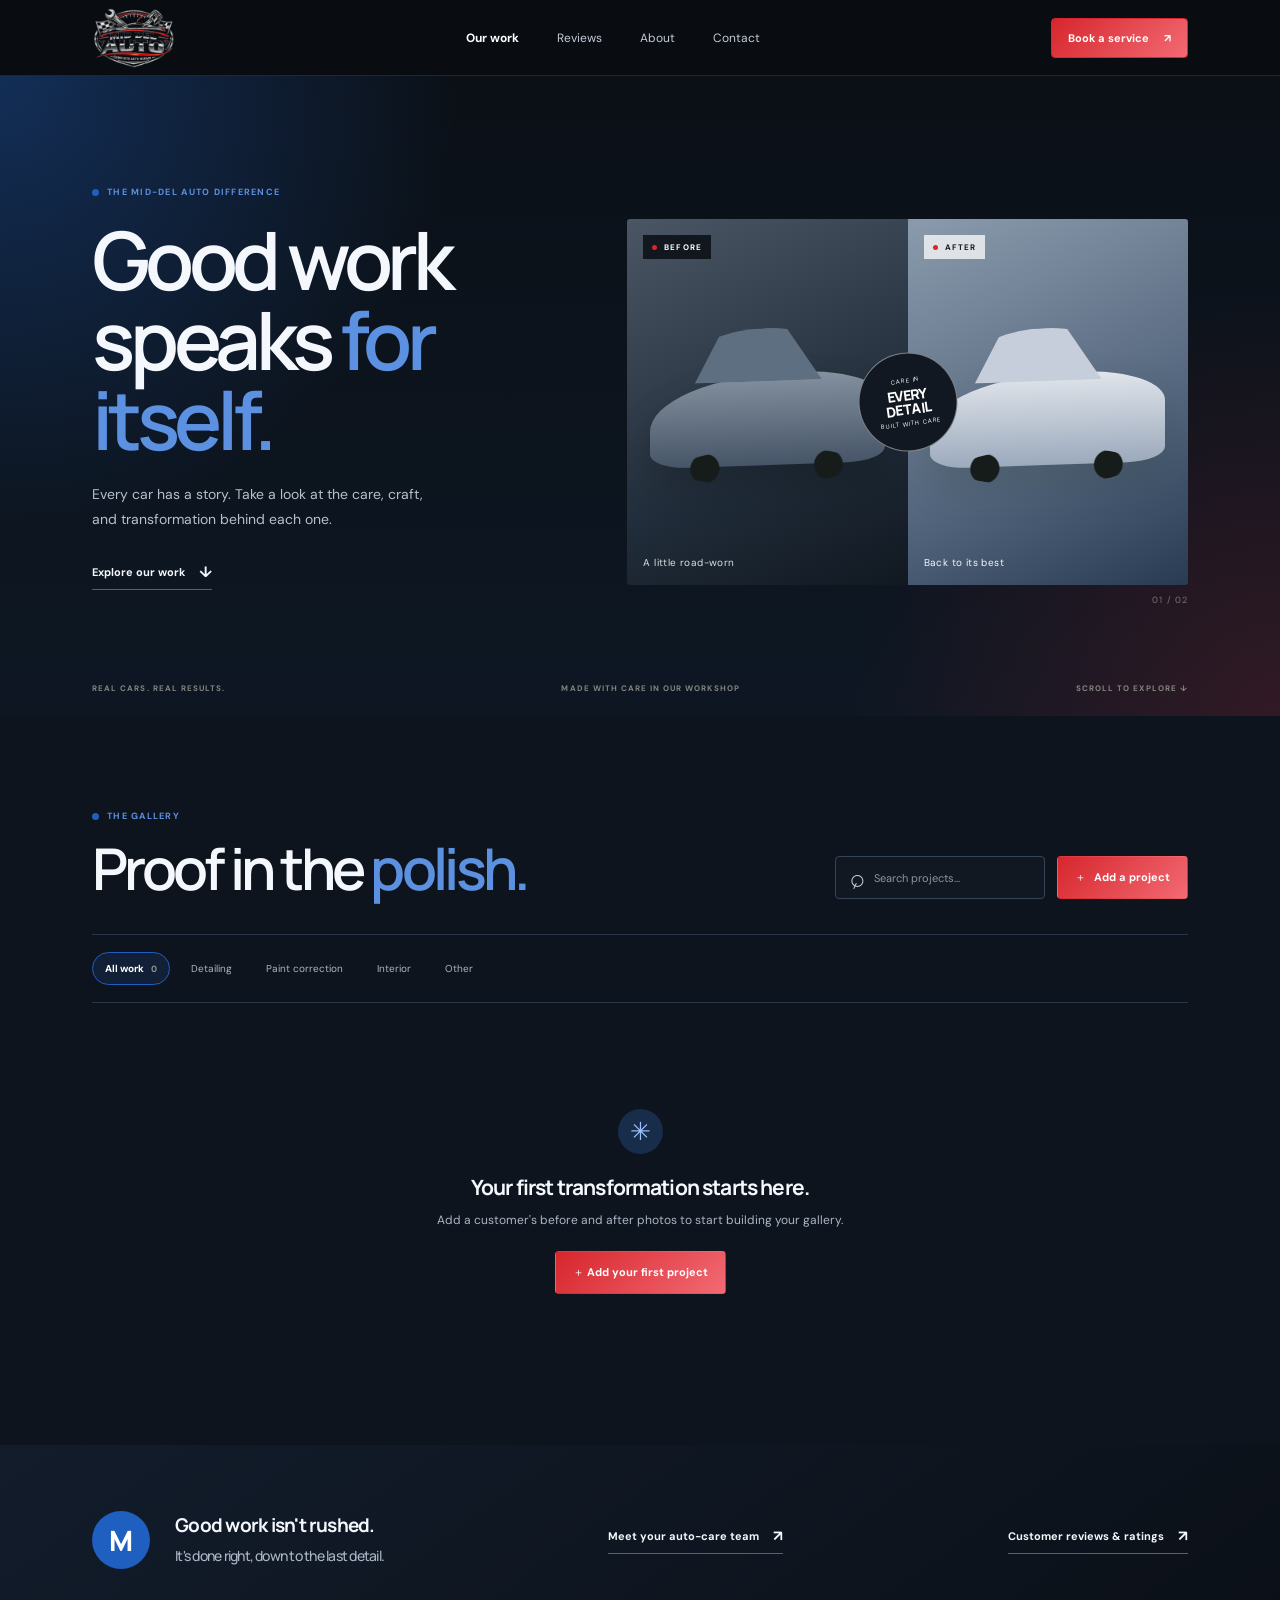
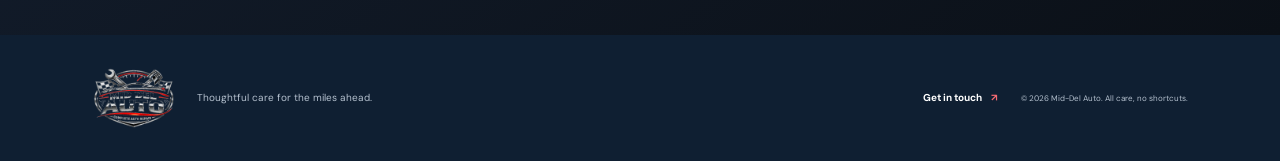
==== index.html @ e0d3e9fa "Add Mid-Del Auto gallery and reviews pages Create a responsive, locally stored before-and-after gall" ====
<!doctype html>
<html lang="en">
  <head>
    <meta charset="utf-8">
    <meta name="viewport" content="width=device-width, initial-scale=1">
    <meta name="theme-color" content="#f3f2ed">
    <meta name="description" content="A before-and-after project gallery for Mid-Del Auto.">
    <title>Our work — Mid-Del Auto</title>
    <link rel="preconnect" href="https://fonts.googleapis.com">
    <link rel="preconnect" href="https://fonts.gstatic.com" crossorigin>
    <link href="https://fonts.googleapis.com/css2?family=DM+Sans:wght@400;500;600;700&family=Manrope:wght@400;500;600;700;800&display=swap" rel="stylesheet">
    <link rel="stylesheet" href="styles.css">
    <script src="app.js" defer></script>
  </head>
  <body>
    <header class="site-header">
      <a class="wordmark" href="index.html" aria-label="Mid-Del Auto home">
        <img class="wordmark-logo" src="assets/mid-del-auto-logo.png" alt="Mid-Del Auto">
      </a>
      <nav class="header-nav" aria-label="Main navigation">
        <a href="index.html#gallery" class="nav-link active" aria-current="page">Our work</a>
        <a href="reviews.html" class="nav-link">Reviews</a>
        <a href="index.html#about" class="nav-link">About</a>
        <a href="index.html#contact" class="nav-link">Contact</a>
      </nav>
      <a class="header-cta" href="index.html#contact">Book a service <span aria-hidden="true">↗</span></a>
    </header>

    <main>
      <section class="hero" id="work">
        <div class="hero-copy">
          <p class="eyebrow"><span class="eyebrow-dot"></span> THE MID-DEL AUTO DIFFERENCE</p>
          <h1>Good work<br>speaks <span>for itself.</span></h1>
          <p class="hero-description">Every car has a story. Take a look at the care, craft, and transformation behind each one.</p>
          <a class="text-link" href="#gallery">Explore our work <span aria-hidden="true">↓</span></a>
        </div>
        <div class="hero-visual" aria-label="Before and after photo gallery preview">
          <div class="hero-photo hero-photo-before">
            <span class="photo-label"><span class="label-dot"></span> BEFORE</span>
            <div class="car-shape car-shape-before" aria-hidden="true"></div>
            <span class="hero-photo-note">A little road-worn</span>
          </div>
          <div class="hero-photo hero-photo-after">
            <span class="photo-label"><span class="label-dot"></span> AFTER</span>
            <div class="car-shape car-shape-after" aria-hidden="true"></div>
            <span class="hero-photo-note">Back to its best</span>
          </div>
          <div class="hero-stamp"><span>CARE IN</span><strong>EVERY<br>DETAIL</strong><span>BUILT WITH CARE</span></div>
          <span class="hero-index">01 / 02</span>
        </div>
        <div class="hero-footer">
          <span>REAL CARS. REAL RESULTS.</span>
          <span>MADE WITH CARE IN OUR WORKSHOP</span>
          <span>SCROLL TO EXPLORE <span aria-hidden="true">↓</span></span>
        </div>
      </section>

      <section class="gallery-section" id="gallery">
        <div class="section-heading">
          <div>
            <p class="eyebrow"><span class="eyebrow-dot"></span> THE GALLERY</p>
            <h2>Proof in the <span>polish.</span></h2>
          </div>
          <div class="gallery-actions">
            <label class="search-box">
              <span class="visually-hidden">Search projects</span>
              <span aria-hidden="true">⌕</span>
              <input id="search-input" type="search" placeholder="Search projects…" autocomplete="off">
            </label>
            <button class="button button-dark" id="add-project-button" type="button"><span aria-hidden="true">＋</span> Add a project</button>
          </div>
        </div>

        <div class="filter-row" aria-label="Filter projects by service">
          <button class="filter-chip selected" type="button" data-filter="All">All work <span id="all-count">0</span></button>
          <button class="filter-chip" type="button" data-filter="Detailing">Detailing</button>
          <button class="filter-chip" type="button" data-filter="Paint correction">Paint correction</button>
          <button class="filter-chip" type="button" data-filter="Interior">Interior</button>
          <button class="filter-chip" type="button" data-filter="Other">Other</button>
          <span class="results-label" id="results-label"></span>
        </div>

        <div class="project-grid" id="project-grid" aria-live="polite"></div>
        <div class="empty-state" id="empty-state" hidden>
          <span class="empty-icon" aria-hidden="true">✳</span>
          <h3>Your first transformation starts here.</h3>
          <p>Add a customer's before and after photos to start building your gallery.</p>
          <button class="button button-dark" id="empty-add-button" type="button">＋ Add your first project</button>
        </div>
        <div class="no-results" id="no-results" hidden>
          <p>No projects match that search. Try another name or service.</p>
        </div>
      </section>

      <section class="about-strip" id="about">
        <span class="about-mark" aria-hidden="true">M</span>
        <p>Good work isn't rushed.<br><span>It's done right, down to the last detail.</span></p>
        <a href="#contact" class="text-link">Meet your auto-care team <span aria-hidden="true">↗</span></a>
        <a href="reviews.html" class="text-link review-home-link">Customer reviews &amp; ratings <span aria-hidden="true">↗</span></a>
      </section>
    </main>

    <footer class="site-footer" id="contact">
      <a class="wordmark footer-wordmark" href="index.html" aria-label="Mid-Del Auto home">
        <img class="wordmark-logo" src="assets/mid-del-auto-logo.png" alt="Mid-Del Auto">
      </a>
      <p>Thoughtful care for the miles ahead.</p>
      <a class="footer-contact" href="mailto:hello@example.com">Get in touch <span aria-hidden="true">↗</span></a>
      <span class="footer-note">© <span id="current-year"></span> Mid-Del Auto. All care, no shortcuts.</span>
    </footer>

    <dialog class="project-dialog" id="project-dialog" aria-labelledby="dialog-title">
      <form id="project-form" novalidate>
        <div class="dialog-heading">
          <div>
            <p class="eyebrow"><span class="eyebrow-dot"></span> ADD TO YOUR GALLERY</p>
            <h2 id="dialog-title">Show off the <span>transformation.</span></h2>
          </div>
          <button class="close-button" id="close-dialog-button" type="button" aria-label="Close form">×</button>
        </div>
        <p class="dialog-intro">Add a customer and a matching pair of photos. Your projects stay in this browser on this device.</p>
        <div class="form-fields">
          <label class="field">
            <span>Customer name <span class="required">*</span></span>
            <input name="customer" type="text" maxlength="70" placeholder="e.g. Alex Morgan" required>
          </label>
          <label class="field">
            <span>Vehicle <span class="required">*</span></span>
            <input name="vehicle" type="text" maxlength="90" placeholder="e.g. 2021 Audi A4" required>
          </label>
          <label class="field">
            <span>Service <span class="required">*</span></span>
            <select name="service" required>
              <option value="" disabled selected>Select a service</option>
              <option>Detailing</option>
              <option>Paint correction</option>
              <option>Interior</option>
              <option>Other</option>
            </select>
          </label>
          <label class="field">
            <span>Date completed</span>
            <input name="date" type="date">
          </label>
          <label class="field field-wide">
            <span>What did you do? <span class="optional">OPTIONAL</span></span>
            <textarea name="notes" rows="2" maxlength="220" placeholder="A quick note about the work…"></textarea>
          </label>
        </div>
        <div class="photo-fields">
          <label class="upload-card">
            <span class="upload-title">Before <span class="required">*</span></span>
            <span class="upload-preview" id="before-preview"><span class="upload-plus">＋</span><span>Choose a photo</span></span>
            <input name="before" type="file" accept="image/*" required>
          </label>
          <label class="upload-card">
            <span class="upload-title">After <span class="required">*</span></span>
            <span class="upload-preview" id="after-preview"><span class="upload-plus">＋</span><span>Choose a photo</span></span>
            <input name="after" type="file" accept="image/*" required>
          </label>
        </div>
        <p class="form-message" id="form-message" role="alert"></p>
        <div class="dialog-actions">
          <span class="file-hint">Images up to 15 MB each</span>
          <button class="button button-quiet" id="cancel-button" type="button">Cancel</button>
          <button class="button button-dark" id="save-button" type="submit">Save project <span aria-hidden="true">↗</span></button>
        </div>
      </form>
    </dialog>
  </body>
</html>
---- styles.css ----
:root {
  font-family: "DM Sans", sans-serif;
  color: #f4f7fb;
  background: #0b1017;
  font-synthesis: none;
  text-rendering: optimizeLegibility;
  --ink: #f4f7fb;
  --muted: #aab6c6;
  --paper: #0b1017;
  --white: #111821;
  --green: #1f5fbf;
  --line: #293648;
  --display: "Manrope", sans-serif;
}

* { box-sizing: border-box; }
html { scroll-behavior: smooth; }
body { margin: 0; min-width: 320px; }
button, input, textarea, select { font: inherit; }
button, a { -webkit-tap-highlight-color: transparent; }
a { color: inherit; text-decoration: none; }
button { color: inherit; }
.visually-hidden { position: absolute; width: 1px; height: 1px; padding: 0; margin: -1px; overflow: hidden; clip: rect(0, 0, 0, 0); white-space: nowrap; border: 0; }

.site-header {
  height: 76px;
  display: flex;
  align-items: center;
  justify-content: space-between;
  padding: 0 7.2%;
  background: var(--paper);
  border-bottom: 1px solid rgba(23, 26, 24, .08);
}
.wordmark { display: inline-flex; align-items: center; gap: 10px; font: 800 14px var(--display); letter-spacing: .09em; }
.wordmark:focus-visible { outline: 2px solid #8bbd50; outline-offset: 5px; border-radius: 2px; }
.wordmark-icon { display: grid; place-items: center; width: 30px; height: 30px; border-radius: 50%; color: var(--ink); background: var(--green); font: 800 16px var(--display); letter-spacing: -.08em; }
.wordmark-name { display: inline-flex; gap: .32em; align-items: baseline; }
.wordmark-light { font-weight: 500; }
.header-nav { display: flex; align-items: center; gap: 38px; }
.nav-link { font-size: 12px; color: #696d68; transition: color .2s; }
.nav-link:hover, .nav-link.active { color: var(--ink); }
.nav-link.active { font-weight: 700; }
.header-cta { display: inline-flex; align-items: center; gap: 15px; padding: 12px 16px; border: 1px solid #c9cbc3; border-radius: 4px; font-size: 11px; font-weight: 700; transition: background .2s; }
.header-cta:hover { background: var(--green); border-color: var(--green); }

.hero { position: relative; min-height: 640px; padding: 80px 7.2% 68px; display: grid; grid-template-columns: .9fr 1.1fr; gap: 7%; align-items: center; overflow: hidden; }
.hero-copy { padding-bottom: 28px; }
.eyebrow { display: flex; align-items: center; gap: 8px; margin: 0 0 22px; color: #767a72; font-size: 9px; font-weight: 700; letter-spacing: .14em; }
.eyebrow-dot { width: 7px; height: 7px; border-radius: 50%; background: #8ac544; }
h1, h2, h3, p { margin-top: 0; }
h1, h2 { font-family: var(--display); letter-spacing: -.065em; }
h1 { margin-bottom: 22px; font-size: clamp(56px, 6.3vw, 92px); line-height: .99; font-weight: 600; }
h1 span, h2 span { color: #8bbd50; }
.hero-description { max-width: 355px; margin-bottom: 28px; color: #676b65; font-size: 14px; line-height: 1.8; }
.text-link { display: inline-flex; align-items: center; gap: 14px; padding-bottom: 7px; border-bottom: 1px solid #9ea096; font-size: 11px; font-weight: 700; }
.text-link span { font-size: 15px; }
.hero-visual { position: relative; min-height: 410px; display: grid; grid-template-columns: 1fr 1fr; align-items: stretch; padding: 22px 0; }
.hero-photo { position: relative; overflow: hidden; min-height: 350px; display: flex; flex-direction: column; justify-content: space-between; padding: 16px; }
.hero-photo-before { background: linear-gradient(155deg, #6c7770, #293631 64%, #202b27); border-radius: 3px 0 0 3px; }
.hero-photo-after { background: linear-gradient(155deg, #e4e6d9, #afbc9c 65%, #8c9d74); border-radius: 0 3px 3px 0; }
.photo-label { position: relative; z-index: 2; display: inline-flex; align-items: center; gap: 7px; width: fit-content; padding: 7px 9px; background: rgba(18, 22, 20, .76); color: white; font-size: 8px; font-weight: 700; letter-spacing: .13em; }
.hero-photo-after .photo-label { color: var(--ink); background: rgba(255, 255, 255, .74); }
.label-dot { width: 5px; height: 5px; border-radius: 50%; background: #b9ef70; }
.hero-photo-note { position: relative; z-index: 2; color: rgba(255,255,255,.85); font-size: 10px; letter-spacing: .04em; }
.hero-photo-after .hero-photo-note { color: #3f4b37; }
.car-shape { position: absolute; top: 42%; left: 8%; width: 84%; height: 25%; border-radius: 60% 34% 16% 16%; transform: skewY(-2deg); }
.car-shape::before { content: ""; position: absolute; left: 19%; top: -49%; width: 54%; height: 58%; border-radius: 70% 56% 0 0; clip-path: polygon(22% 0, 72% 0, 100% 100%, 0 100%); }
.car-shape::after { content: ""; position: absolute; left: 12%; right: 12%; bottom: -22%; height: 40%; border-radius: 50%; background: radial-gradient(circle at 15% 50%, #161c19 0 9%, transparent 10%), radial-gradient(circle at 84% 50%, #161c19 0 9%, transparent 10%); }
.car-shape-before { background: linear-gradient(180deg, #8b938b, #4a5650); box-shadow: 0 18px 38px rgba(0,0,0,.18); }
.car-shape-before::before { background: #626e66; }
.car-shape-after { background: linear-gradient(180deg, #f1f1e9, #a9b49b); box-shadow: 0 18px 38px rgba(42,55,36,.2); }
.car-shape-after::before { background: #e4e8dc; }
.hero-stamp { position: absolute; z-index: 3; left: 50%; top: 50%; transform: translate(-50%, -50%) rotate(-8deg); width: 99px; height: 99px; display: flex; flex-direction: column; align-items: center; justify-content: center; gap: 4px; border: 1px solid rgba(255,255,255,.62); border-radius: 50%; color: #fff; background: #202823; text-align: center; }
.hero-stamp span { font-size: 6px; letter-spacing: .15em; }
.hero-stamp strong { font: 800 14px/.98 var(--display); letter-spacing: -.04em; }
.hero-index { position: absolute; bottom: 1px; right: 0; font-size: 9px; color: #74776f; letter-spacing: .12em; }
.hero-footer { position: absolute; bottom: 23px; left: 7.2%; right: 7.2%; display: flex; justify-content: space-between; color: #83867f; font-size: 8px; font-weight: 700; letter-spacing: .13em; }

.gallery-section { padding: 94px 7.2% 106px; background: #fffefa; }
.section-heading { display: flex; justify-content: space-between; align-items: end; gap: 30px; }
.section-heading .eyebrow { margin-bottom: 15px; }
h2 { margin-bottom: 0; font-size: clamp(40px, 4.5vw, 59px); line-height: 1.08; font-weight: 600; }
.gallery-actions { display: flex; align-items: center; gap: 12px; }
.search-box { width: 210px; height: 43px; display: flex; align-items: center; gap: 8px; padding: 0 12px; border: 1px solid var(--line); border-radius: 4px; color: #777b73; }
.search-box > span { font: 26px/1 Arial, sans-serif; transform: rotate(-20deg); }
.search-box input { width: 100%; border: 0; outline: 0; background: transparent; font-size: 11px; color: var(--ink); }
.search-box input::placeholder { color: #999c94; }
.button { min-height: 43px; padding: 0 17px; border: 1px solid transparent; border-radius: 4px; font-size: 11px; font-weight: 700; cursor: pointer; transition: transform .18s, background .18s, border-color .18s; }
.button:hover { transform: translateY(-1px); }
.button-dark { color: white; background: var(--ink); }
.button-dark:hover { color: var(--ink); background: var(--green); }
.button-dark > span { margin-right: 5px; }
.button-quiet { border-color: var(--line); background: transparent; }
.button-quiet:hover { background: #eeeee8; }
.filter-row { min-height: 69px; margin-top: 35px; display: flex; align-items: center; gap: 8px; border-top: 1px solid var(--line); border-bottom: 1px solid var(--line); }
.filter-chip { padding: 9px 12px; border: 1px solid transparent; border-radius: 30px; background: transparent; color: #777a73; font-size: 10px; cursor: pointer; }
.filter-chip:hover { color: var(--ink); border-color: var(--line); }
.filter-chip.selected { color: var(--ink); border-color: var(--ink); font-weight: 700; }
.filter-chip span { margin-left: 5px; color: #92958e; font-size: 9px; }
.results-label { margin-left: auto; color: #868981; font-size: 10px; }
.project-grid { display: grid; grid-template-columns: repeat(3, minmax(0, 1fr)); gap: 34px 21px; padding-top: 30px; }
.project-card { min-width: 0; }
.comparison { position: relative; display: grid; grid-template-columns: 1fr 1fr; height: 255px; overflow: hidden; background: #e8e9e2; }
.comparison img { width: 100%; height: 100%; object-fit: cover; min-width: 0; }
.comparison img + img { border-left: 2px solid white; }
.comparison-label { position: absolute; top: 12px; left: 12px; z-index: 1; padding: 6px 8px; color: white; background: rgba(23,26,24,.78); font-size: 8px; font-weight: 700; letter-spacing: .1em; }
.comparison-label.after { left: auto; right: 12px; color: var(--ink); background: rgba(255,255,255,.85); }
.project-info { display: flex; justify-content: space-between; align-items: start; gap: 10px; padding-top: 15px; }
.project-info h3 { margin: 0 0 5px; font: 700 15px var(--display); letter-spacing: -.025em; }
.project-vehicle { margin: 0; color: #777a73; font-size: 10px; }
.project-service { display: inline-flex; margin-top: 11px; padding: 5px 8px; border: 1px solid #e2e3db; border-radius: 20px; color: #666a62; font-size: 8px; }
.project-date { padding-top: 2px; white-space: nowrap; color: #90938c; font-size: 9px; }
.delete-button { margin-top: 10px; padding: 5px 0; border: 0; background: none; color: #8b8e86; font-size: 9px; text-decoration: underline; cursor: pointer; }
.delete-button:hover { color: #9b382c; }
.empty-state { padding: 76px 20px 45px; text-align: center; }
.empty-icon { display: grid; place-items: center; width: 45px; height: 45px; margin: 0 auto 19px; border-radius: 50%; background: #eaf6d9; color: #608e2c; font-size: 25px; }
.empty-state h3 { margin-bottom: 9px; font: 700 21px var(--display); letter-spacing: -.04em; }
.empty-state p, .no-results p { margin: 0 auto 20px; color: #777a73; font-size: 12px; line-height: 1.7; }
.no-results { padding: 42px 10px; text-align: center; }
.no-results p { margin: 0; }
.storage-error { padding: 22px 0; color: #9b382c; font-size: 12px; line-height: 1.6; }

.about-strip { min-height: 190px; padding: 38px 7.2%; display: flex; align-items: center; gap: 25px; background: #e9eee1; }
.about-mark { width: 58px; height: 58px; display: grid; place-items: center; border-radius: 50%; color: var(--ink); background: var(--green); font: 800 28px var(--display); }
.about-strip p { margin: 0; font: 700 19px/1.5 var(--display); letter-spacing: -.04em; }
.about-strip p span { color: #70766a; font-size: 14px; font-weight: 500; }
.about-strip .text-link { margin-left: auto; }
.site-footer { min-height: 126px; padding: 30px 7.2%; display: flex; align-items: center; gap: 23px; background: var(--ink); color: white; }
.site-footer > p { margin: 0; color: #b4b8af; font-size: 10px; }
.footer-contact { margin-left: auto; font-size: 10px; font-weight: 700; }
.footer-contact span { margin-left: 7px; color: var(--green); }
.footer-note { color: #898e85; font-size: 8px; }

.project-dialog { width: min(650px, calc(100% - 28px)); max-height: min(90vh, 820px); padding: 31px; overflow-y: auto; border: 1px solid #e2e3db; border-radius: 8px; background: var(--white); color: var(--ink); box-shadow: 0 22px 90px rgba(18, 23, 18, .25); }
.project-dialog::backdrop { background: rgba(20, 24, 21, .6); backdrop-filter: blur(3px); }
.dialog-heading { display: flex; justify-content: space-between; gap: 20px; align-items: start; }
.dialog-heading .eyebrow { margin-bottom: 13px; }
.dialog-heading h2 { max-width: 490px; font-size: clamp(30px, 5vw, 42px); }
.close-button { width: 32px; height: 32px; flex: 0 0 auto; border: 1px solid var(--line); border-radius: 50%; background: transparent; font-size: 21px; line-height: 1; cursor: pointer; }
.dialog-intro { margin: 15px 0 23px; color: #74776f; font-size: 11px; line-height: 1.6; }
.form-fields { display: grid; grid-template-columns: 1fr 1fr; gap: 15px 13px; }
.field { display: flex; flex-direction: column; gap: 7px; color: #454943; font-size: 10px; font-weight: 700; }
.field-wide { grid-column: 1 / -1; }
.required { color: #c25c45; }
.optional { margin-left: 5px; color: #92958e; font-size: 7px; letter-spacing: .09em; }
.field input, .field select, .field textarea { width: 100%; padding: 11px 12px; border: 1px solid #dedfd8; border-radius: 3px; outline: 0; background: #fff; color: var(--ink); font-size: 11px; font-weight: 400; }
.field input:focus, .field select:focus, .field textarea:focus { border-color: #7ea64a; box-shadow: 0 0 0 2px rgba(185,239,112,.22); }
.field textarea { resize: vertical; }
.photo-fields { display: grid; grid-template-columns: 1fr 1fr; gap: 12px; margin-top: 18px; }
.upload-card { display: flex; flex-direction: column; gap: 7px; cursor: pointer; }
.upload-title { color: #454943; font-size: 10px; font-weight: 700; }
.upload-preview { height: 125px; display: flex; flex-direction: column; align-items: center; justify-content: center; gap: 5px; overflow: hidden; border: 1px dashed #c9ccc1; border-radius: 4px; background: #f7f7f2; color: #777a73; font-size: 9px; }
.upload-preview img { width: 100%; height: 100%; object-fit: cover; }
.upload-plus { color: #7da947; font-size: 22px; }
.upload-card input { position: absolute; width: 1px; height: 1px; overflow: hidden; clip: rect(0, 0, 0, 0); }
.upload-card:focus-within .upload-preview { outline: 2px solid #8bbd50; outline-offset: 2px; }
.form-message { min-height: 16px; margin: 10px 0 0; color: #a23c2e; font-size: 10px; }
.dialog-actions { display: flex; align-items: center; justify-content: flex-end; gap: 9px; margin-top: 3px; padding-top: 14px; border-top: 1px solid var(--line); }
.file-hint { margin-right: auto; color: #898c84; font-size: 9px; }

.reviews-hero { position: relative; min-height: 550px; padding: 78px 7.2% 77px; display: grid; grid-template-columns: 1fr .8fr; align-items: center; gap: 11%; overflow: hidden; background: var(--paper); }
.reviews-hero-copy { padding-bottom: 15px; }
.reviews-hero-copy h1 { font-size: clamp(55px, 6vw, 82px); }
.rating-summary { padding: 27px 29px 24px; border: 1px solid #e1e2da; border-radius: 4px; background: var(--white); box-shadow: 0 18px 50px rgba(28, 33, 27, .06); }
.rating-summary-top { display: flex; justify-content: space-between; align-items: center; gap: 12px; padding-bottom: 20px; border-bottom: 1px solid var(--line); }
.rating-summary-top .eyebrow { margin: 0; font-size: 8px; }
.rating-badge { padding: 7px 9px; border-radius: 20px; color: #4a5c38; background: #edf5e1; font-size: 7px; font-weight: 700; letter-spacing: .08em; }
.rating-score-row { display: flex; align-items: center; gap: 17px; padding: 22px 0 18px; }
.rating-score { font: 600 54px/.95 var(--display); letter-spacing: -.08em; }
.rating-stars { color: #8bbd50; font-size: 19px; letter-spacing: .1em; }
.rating-total { margin: 5px 0 0; color: #81847d; font-size: 9px; }
.rating-bars { display: grid; gap: 8px; padding-bottom: 22px; }
.rating-bar-row { display: grid; grid-template-columns: 26px 1fr 17px; align-items: center; gap: 8px; color: #777a73; font-size: 9px; }
.rating-bar-row > span:first-child span { color: #8bbd50; }
.rating-bar-row > span:last-child { text-align: right; }
.rating-bar-track { height: 5px; overflow: hidden; border-radius: 5px; background: #e9eae3; }
.rating-bar-fill { display: block; height: 100%; border-radius: inherit; background: #a5d564; }
.rating-summary > .button { width: 100%; }
.reviews-section { padding: 87px 7.2% 97px; background: var(--white); }
.reviews-section .section-heading { align-items: end; }
.reviews-section .section-heading .button { flex: 0 0 auto; }
.review-toolbar { min-height: 67px; margin-top: 32px; display: flex; justify-content: space-between; align-items: center; gap: 15px; border-top: 1px solid var(--line); border-bottom: 1px solid var(--line); }
.review-filters { display: flex; align-items: center; gap: 4px; overflow-x: auto; }
.review-filters .filter-chip { white-space: nowrap; }
.review-search { width: 205px; flex: 0 0 auto; }
.review-list { display: grid; grid-template-columns: repeat(2, minmax(0, 1fr)); gap: 17px; padding-top: 27px; }
.review-card { padding: 22px 22px 18px; border: 1px solid #e5e6df; border-radius: 4px; background: #fff; }
.review-card-top { display: flex; align-items: center; justify-content: space-between; gap: 12px; }
.review-card-stars { color: #82b540; font-size: 14px; letter-spacing: .08em; }
.review-card-top time { color: #92958e; font-size: 9px; }
.review-card blockquote { min-height: 73px; margin: 18px 0 21px; color: #3f433d; font: 500 13px/1.75 var(--display); letter-spacing: -.015em; white-space: pre-wrap; overflow-wrap: anywhere; }
.review-card-footer { display: flex; align-items: center; gap: 9px; padding-top: 14px; border-top: 1px solid #ededeb; }
.review-avatar { width: 30px; height: 30px; flex: 0 0 auto; display: grid; place-items: center; border-radius: 50%; background: var(--green); font: 700 11px var(--display); }
.review-author { color: #3a3d37; font-size: 10px; font-weight: 700; }
.review-card-footer .project-service { margin: 0 0 0 auto; white-space: nowrap; }
.review-empty { padding-top: 56px; }
.review-invite { padding: 77px 7.2%; display: grid; grid-template-columns: .82fr 1.18fr; align-items: start; gap: 10%; background: #e9eee1; }
.invite-copy { position: sticky; top: 30px; padding-top: 8px; }
.invite-copy .eyebrow { margin-bottom: 15px; }
.invite-copy h2 { font-size: clamp(38px, 4vw, 54px); }
.invite-copy > p:last-child { max-width: 330px; margin: 18px 0 0; color: #6f7469; font-size: 12px; line-height: 1.8; }
.customer-review-form { display: grid; grid-template-columns: 1fr 1fr; gap: 15px 13px; padding: 25px; border: 1px solid rgba(23, 26, 24, .1); border-radius: 4px; background: var(--white); }
.customer-review-form .field-wide { grid-column: 1 / -1; }
.customer-review-form .field textarea { min-height: 110px; }
.review-form-message { grid-column: 1 / -1; min-height: 16px; margin: -6px 0 0; color: #a23c2e; font-size: 10px; }
.review-submit-row { grid-column: 1 / -1; display: flex; align-items: center; justify-content: space-between; gap: 12px; padding-top: 5px; }
.local-note { color: #898c84; font-size: 9px; }

@media (max-width: 850px) {
  .site-header { padding-inline: 5%; }
  .hero { padding-inline: 5%; gap: 4%; grid-template-columns: .88fr 1.12fr; }
  .hero-footer { left: 5%; right: 5%; }
  .gallery-section { padding-inline: 5%; }
  .project-grid { grid-template-columns: repeat(2, minmax(0, 1fr)); }
  .about-strip, .site-footer { padding-inline: 5%; }
  .header-nav { gap: 19px; }
  .reviews-hero, .reviews-section, .review-invite { padding-inline: 5%; }
  .reviews-hero { gap: 5%; }
  .rating-summary { padding: 21px; }
  .review-toolbar { align-items: start; flex-direction: column; padding-block: 10px; }
  .review-search { width: 100%; }
  .invite-copy h2 { font-size: 43px; }
}
@media (max-width: 620px) {
  .site-header { height: 64px; }
  .site-header { height: auto; min-height: 64px; flex-wrap: wrap; row-gap: 11px; padding-block: 12px; }
  .header-nav { order: 3; display: flex; flex-basis: 100%; justify-content: space-between; gap: 8px; padding: 3px 0 1px; }
  .header-nav .nav-link { font-size: 10px; }
  .header-cta { margin-left: auto; }
  .header-cta { padding: 10px 12px; font-size: 10px; }
  .hero { min-height: auto; padding-top: 67px; padding-bottom: 70px; display: flex; flex-direction: column; align-items: stretch; gap: 34px; }
  .hero-copy { padding: 0; }
  h1 { font-size: clamp(58px, 16vw, 83px); }
  .hero-visual { min-height: 290px; }
  .hero-photo { min-height: 258px; }
  .hero-stamp { width: 82px; height: 82px; }
  .hero-stamp strong { font-size: 12px; }
  .hero-footer { bottom: 18px; font-size: 7px; }
  .hero-footer span:nth-child(2) { display: none; }
  .gallery-section { padding: 65px 5% 75px; }
  .section-heading { align-items: start; flex-direction: column; }
  .gallery-actions { width: 100%; }
  .search-box { flex: 1; min-width: 0; }
  .gallery-actions .button { white-space: nowrap; padding-inline: 12px; }
  .filter-row { flex-wrap: wrap; gap: 2px; padding: 11px 0; margin-top: 24px; }
  .filter-chip { padding: 8px 9px; }
  .results-label { flex-basis: 100%; margin: 3px 0 0 9px; }
  .project-grid { grid-template-columns: 1fr; gap: 25px; }
  .comparison { height: min(65vw, 320px); }
  .about-strip { padding-block: 28px; gap: 14px; }
  .about-mark { width: 44px; height: 44px; flex: 0 0 auto; font-size: 22px; }
  .about-strip p { font-size: 14px; }
  .about-strip p span { font-size: 11px; }
  .about-strip .text-link { display: none; }
  .about-strip .review-home-link { display: inline-flex; flex-basis: 100%; width: fit-content; margin-left: 58px; }
  .site-footer { min-height: 160px; padding-block: 25px; display: grid; grid-template-columns: 1fr auto; gap: 12px; }
  .site-footer > p { grid-column: 1; grid-row: 2; }
  .footer-contact { grid-column: 2; grid-row: 1; }
  .footer-note { grid-column: 1 / -1; grid-row: 3; }
  .project-dialog { padding: 22px 17px; }
  .form-fields { gap: 13px 9px; }
  .upload-preview { height: 105px; }
  .reviews-hero { min-height: auto; padding: 61px 5% 67px; display: flex; flex-direction: column; align-items: stretch; gap: 31px; }
  .reviews-hero-copy h1 { font-size: clamp(56px, 15vw, 77px); }
  .rating-summary { padding: 20px; }
  .rating-summary-top { align-items: start; }
  .rating-badge { font-size: 6px; }
  .reviews-section { padding: 63px 5% 72px; }
  .reviews-section .section-heading { gap: 20px; }
  .review-list { grid-template-columns: 1fr; gap: 12px; padding-top: 20px; }
  .review-card { padding: 18px; }
  .review-card blockquote { min-height: 0; margin-block: 14px 18px; }
  .review-filters { width: 100%; }
  .review-search { max-width: none; }
  .review-invite { padding: 58px 5% 66px; grid-template-columns: 1fr; gap: 25px; }
  .invite-copy { position: static; }
  .invite-copy h2 { font-size: 41px; }
  .customer-review-form { padding: 18px 14px; gap: 13px 9px; }
  .review-submit-row { align-items: start; flex-direction: column; }
  .review-submit-row .button { width: 100%; }
}
@media (prefers-reduced-motion: reduce) {
  *, *::before, *::after { scroll-behavior: auto !important; transition-duration: .01ms !important; }
}

.site-header {
  background: rgba(10, 13, 18, .96);
  border-bottom-color: rgba(255, 255, 255, .1);
}
.wordmark-logo { width: 82px; height: 60px; object-fit: contain; }
.wordmark:focus-visible { outline-color: #d7262d; }
.nav-link { color: #c2cbd7; }
.nav-link:hover, .nav-link.active { color: #fff; }
.header-cta {
  border-color: #d7262d;
  color: #fff;
  background: linear-gradient(135deg, #d7262d, #f26a73);
}
.header-cta:hover { border-color: #f26a73; background: #c9212b; }

.hero, .reviews-hero {
  color: #f4f7fb;
  background:
    radial-gradient(circle at 0% 0%, rgba(31, 95, 191, .38), transparent 32%),
    radial-gradient(circle at 100% 100%, rgba(215, 38, 45, .18), transparent 30%),
    linear-gradient(180deg, #0b1017, #0d1723);
}
.hero .eyebrow, .reviews-hero .eyebrow { color: #5b91e0; }
.eyebrow-dot { background: #1f5fbf; }
h1 span, h2 span { color: #5b91e0; }
.hero-description { color: #b6c0cc; }
.text-link { border-bottom-color: #536274; }
.hero-photo-before { background: linear-gradient(155deg, #4b5664, #202c39 64%, #111821); }
.hero-photo-after { background: linear-gradient(155deg, #8b9bad, #50627a 65%, #293b53); }
.car-shape-before { background: linear-gradient(180deg, #8491a0, #465567); }
.car-shape-before::before { background: #5f6f82; }
.car-shape-after { background: linear-gradient(180deg, #e1e5eb, #9caabd); }
.car-shape-after::before { background: #c5ceda; }
.hero-stamp { border-color: rgba(255, 255, 255, .45); background: #111821; }

.gallery-section, .reviews-section {
  color: #f4f7fb;
  background: #0e141d;
}
.section-heading .eyebrow { color: #5b91e0; }
.search-box {
  border-color: #344356;
  color: #c2cbd7;
  background: #111821;
}
.search-box input { color: #f4f7fb; }
.search-box input::placeholder { color: #8996a6; }
.button-dark {
  color: #fff;
  background: linear-gradient(135deg, #d7262d, #f26a73);
}
.button-dark:hover { color: #fff; background: #c9212b; }
.filter-row, .review-toolbar { border-color: #293648; }
.filter-chip { color: #aab6c6; }
.filter-chip:hover { color: #fff; border-color: #52647c; }
.filter-chip.selected { color: #fff; border-color: #1f5fbf; background: rgba(31, 95, 191, .16); }
.results-label { color: #aab6c6; }
.comparison { background: #172334; }
.project-info h3 { color: #f4f7fb; }
.project-vehicle, .project-date { color: #aab6c6; }
.project-service {
  border-color: #35455a;
  color: #b8c6d9;
  background: rgba(31, 95, 191, .15);
}
.delete-button { color: #aab6c6; }
.delete-button:hover { color: #f26a73; }
.empty-icon { color: #9ac0fa; background: #172d4a; }
.empty-state p, .no-results p { color: #aab6c6; }
.empty-state h3 { color: #f4f7fb; }

.about-strip, .review-invite {
  color: #f4f7fb;
  background: linear-gradient(145deg, #121c2b, #0b1017);
}
.about-mark { color: #fff; background: #1f5fbf; }
.about-strip p span, .invite-copy > p:last-child { color: #aab6c6; }
.review-invite .eyebrow, .invite-copy .eyebrow { color: #5b91e0; }
.rating-summary, .customer-review-form {
  border-color: #293648;
  background: linear-gradient(160deg, #141e2a, #101720);
}
.rating-summary-top, .review-card-footer { border-color: #293648; }
.rating-summary-top .eyebrow { color: #5b91e0; }
.rating-badge { color: #c5d7f3; background: #172d4a; }
.rating-score { color: #fff; }
.rating-stars, .rating-bar-row > span:first-child span,
.review-card-stars { color: #5b91e0; }
.rating-total, .rating-bar-row, .rating-bar-row > span:last-child { color: #aab6c6; }
.rating-bar-track { background: #273548; }
.rating-bar-fill { background: #1f5fbf; }
.review-card { border-color: #293648; background: #111821; }
.review-card blockquote, .review-author { color: #e0e6ef; }
.review-card-top time { color: #aab6c6; }
.review-avatar { color: #fff; background: #1f5fbf; }
.customer-review-form .field, .field { color: #d5dce6; }
.field input, .field select, .field textarea {
  border-color: #344356;
  color: #f4f7fb;
  background: #0b1017;
  color-scheme: dark;
}
.field input::placeholder, .field textarea::placeholder { color: #8996a6; }
.optional, .local-note, .file-hint { color: #aab6c6; }
.required, .review-form-message, .form-message { color: #f26a73; }
.button-quiet { border-color: #445266; color: #f4f7fb; background: #17212d; }
.button-quiet:hover { background: #263449; }

.site-footer { background: #0f1f32; }
.footer-wordmark { color: #f4f7fb; }
.footer-contact span { color: #f26a73; }
.footer-note, .site-footer > p { color: #b4c0ce; }
.photo-label { background: rgba(7, 11, 16, .82); }
.hero-photo-after .photo-label { color: #111821; }
.hero-photo-after .hero-photo-note { color: #f4f7fb; }
.label-dot { background: #d7262d; }
.upload-title { color: #d5dce6; }
.upload-preview { border-color: #445266; color: #b6c0cc; background: #121c28; }
.upload-plus { color: #5b91e0; }
.upload-card:focus-within .upload-preview { outline-color: #5b91e0; }
.form-fields .field input:focus, .form-fields .field select:focus,
.form-fields .field textarea:focus, .customer-review-form .field input:focus,
.customer-review-form .field select:focus, .customer-review-form .field textarea:focus {
  border-color: #5b91e0;
  box-shadow: 0 0 0 2px rgba(31, 95, 191, .24);
}

@media (max-width: 620px) {
  .site-header { min-height: 76px; }
  .wordmark-logo { width: 72px; height: 53px; }
}
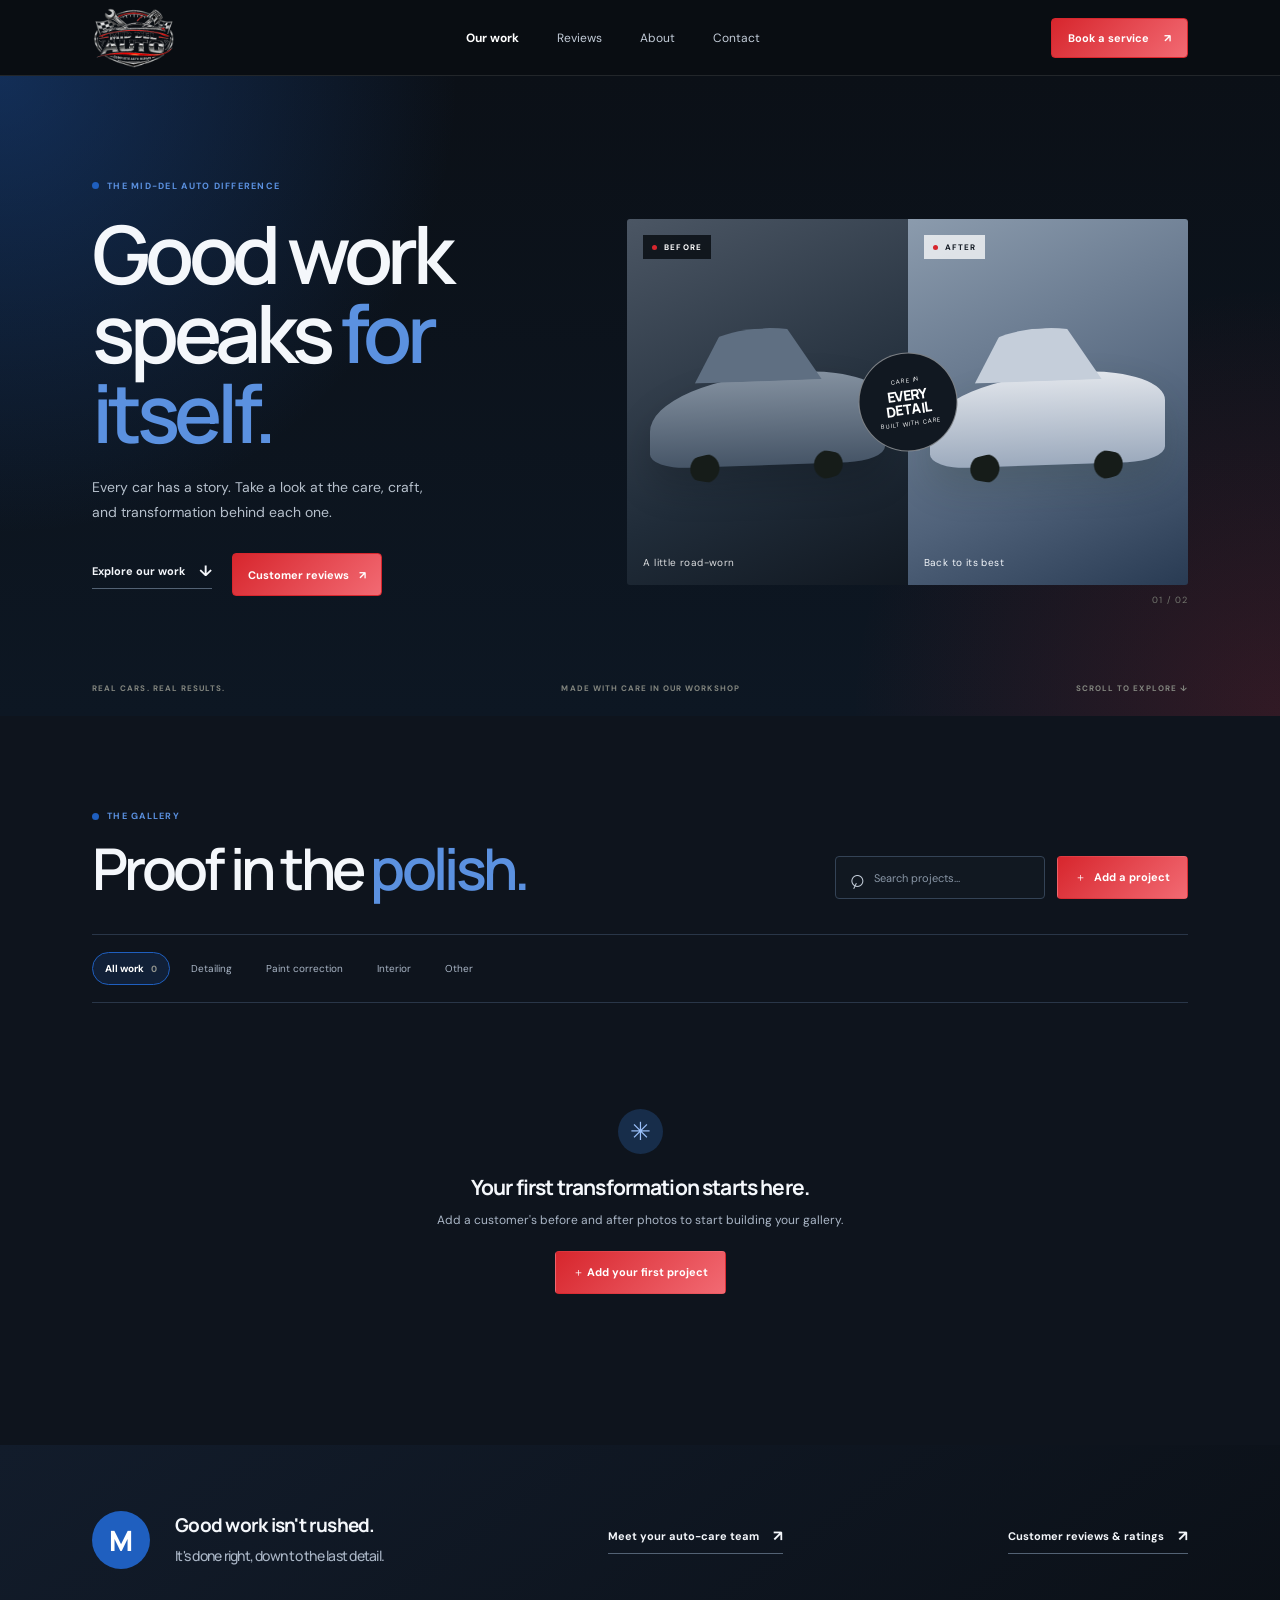
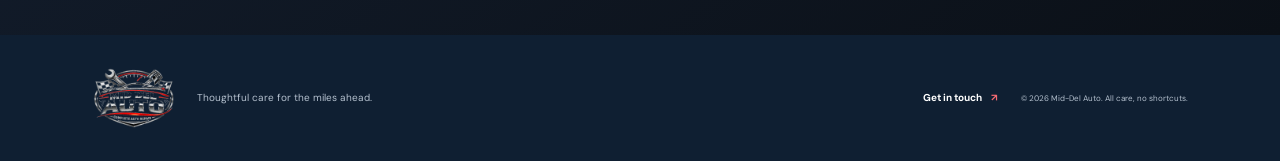
==== commit c65a165f: "Make customer reviews easy to find Add a prominent review link alongside the homepage hero action.  " ====
--- a/index.html
+++ b/index.html
@@ -32,7 +32,10 @@
           <p class="eyebrow"><span class="eyebrow-dot"></span> THE MID-DEL AUTO DIFFERENCE</p>
           <h1>Good work<br>speaks <span>for itself.</span></h1>
           <p class="hero-description">Every car has a story. Take a look at the care, craft, and transformation behind each one.</p>
-          <a class="text-link" href="#gallery">Explore our work <span aria-hidden="true">↓</span></a>
+          <div class="hero-actions">
+            <a class="text-link" href="#gallery">Explore our work <span aria-hidden="true">↓</span></a>
+            <a class="hero-review-link" href="reviews.html">Customer reviews <span aria-hidden="true">↗</span></a>
+          </div>
         </div>
         <div class="hero-visual" aria-label="Before and after photo gallery preview">
           <div class="hero-photo hero-photo-before">
--- a/styles.css
+++ b/styles.css
@@ -309,6 +309,10 @@
 .eyebrow-dot { background: #1f5fbf; }
 h1 span, h2 span { color: #5b91e0; }
 .hero-description { color: #b6c0cc; }
+.hero-actions { display: flex; align-items: center; flex-wrap: wrap; gap: 20px; }
+.hero-review-link { display: inline-flex; align-items: center; gap: 10px; min-height: 43px; padding: 0 15px; border: 1px solid #d7262d; border-radius: 4px; color: #fff; background: linear-gradient(135deg, #d7262d, #f26a73); font-size: 11px; font-weight: 700; transition: background .2s, transform .18s; }
+.hero-review-link:hover { transform: translateY(-1px); background: #c9212b; }
+.hero-review-link:focus-visible { outline: 2px solid #f26a73; outline-offset: 3px; }
 .text-link { border-bottom-color: #536274; }
 .hero-photo-before { background: linear-gradient(155deg, #4b5664, #202c39 64%, #111821); }
 .hero-photo-after { background: linear-gradient(155deg, #8b9bad, #50627a 65%, #293b53); }
